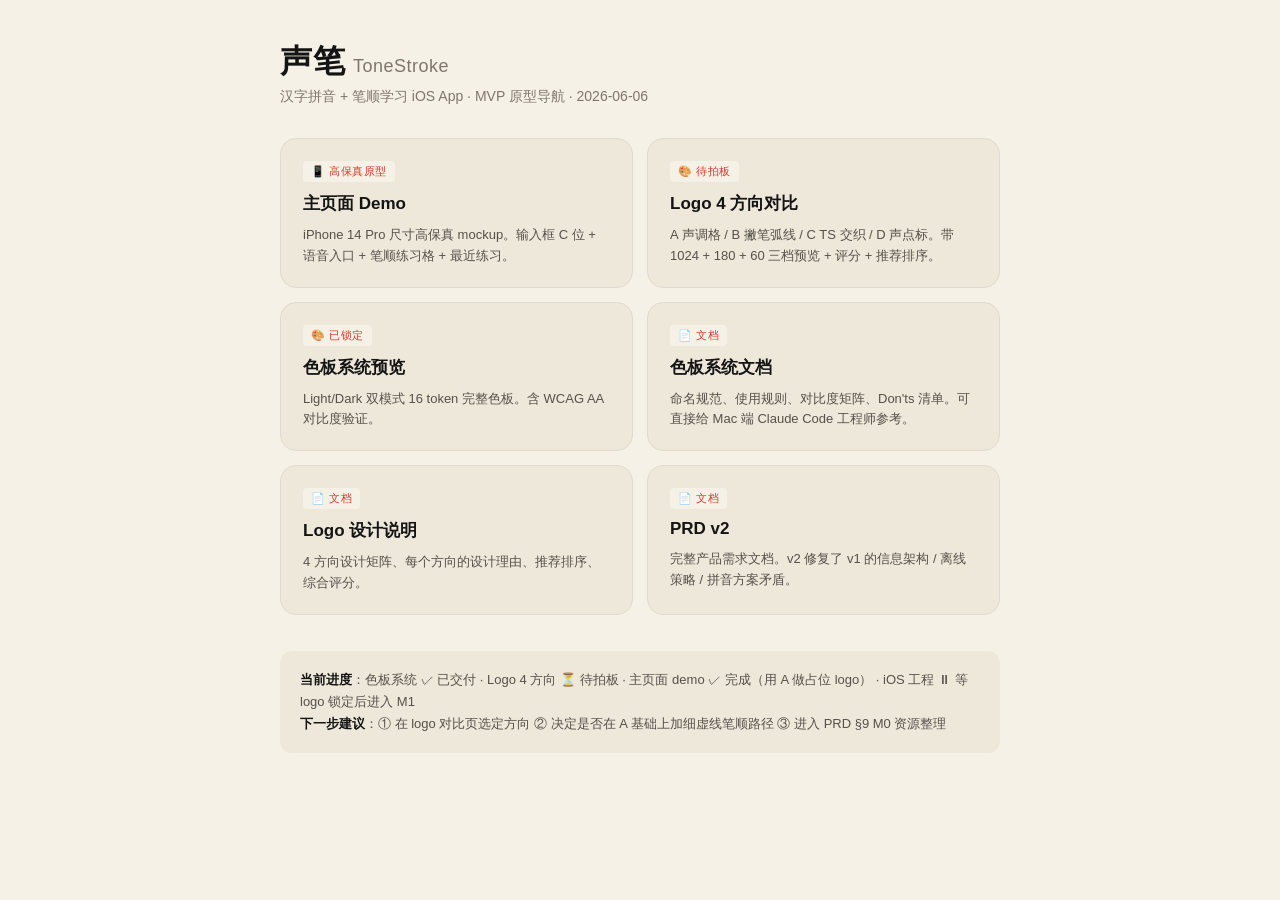
==== prototype/index.html @ 11f42c02 "init: 声笔 ToneStroke iOS MVP - PRD v2 + ASR 调研 + 色板系统 + 4 logo 方向 + 主页面原型" ====
<!DOCTYPE html>
<html lang="zh-CN">
<head>
<meta charset="UTF-8">
<meta name="viewport" content="width=device-width, initial-scale=1.0">
<title>声笔 ToneStroke · 原型导航</title>
<link rel="stylesheet" href="assets/css/tokens.css">
<style>
  body {
    font-family: -apple-system, BlinkMacSystemFont, "PingFang SC", "Noto Sans SC", sans-serif;
    background: var(--bg-primary);
    color: var(--ink-primary);
    margin: 0;
    padding: 40px 20px;
    min-height: 100vh;
    box-sizing: border-box;
  }
  .wrap { max-width: 720px; margin: 0 auto; }
  header { margin-bottom: 32px; }
  h1 { font-size: 32px; margin: 0 0 4px; font-weight: 600; letter-spacing: 0.5px; }
  h1 .en { color: var(--ink-tertiary); font-size: 18px; font-weight: 400; margin-left: 8px; }
  .subtitle { color: var(--ink-tertiary); font-size: 14px; }
  .nav-grid {
    display: grid;
    grid-template-columns: 1fr;
    gap: 14px;
    margin-top: 24px;
  }
  @media (min-width: 600px) {
    .nav-grid { grid-template-columns: repeat(2, 1fr); }
  }
  .nav-card {
    background: var(--bg-secondary);
    border-radius: 16px;
    padding: 22px 22px 20px;
    text-decoration: none;
    color: inherit;
    transition: transform 0.15s, box-shadow 0.15s;
    border: 1px solid var(--stroke-divider);
    display: flex;
    flex-direction: column;
    gap: 6px;
  }
  .nav-card:hover {
    transform: translateY(-2px);
    box-shadow: var(--shadow-card);
    border-color: var(--accent-primary);
  }
  .nav-card .tag {
    display: inline-block;
    font-size: 11px;
    color: var(--accent-primary);
    background: var(--bg-primary);
    padding: 3px 8px;
    border-radius: 4px;
    align-self: flex-start;
    font-weight: 500;
    letter-spacing: 0.5px;
    margin-bottom: 4px;
  }
  .nav-card h3 {
    margin: 0 0 4px;
    font-size: 17px;
    font-weight: 600;
  }
  .nav-card p {
    margin: 0;
    color: var(--ink-secondary);
    font-size: 13px;
    line-height: 1.6;
  }
  .meta {
    margin-top: 36px;
    padding: 18px 20px;
    background: var(--bg-secondary);
    border-radius: 12px;
    font-size: 13px;
    color: var(--ink-secondary);
    line-height: 1.7;
  }
  .meta strong { color: var(--ink-primary); }
</style>
</head>
<body>
<div class="wrap">
  <header>
    <h1>声笔<span class="en">ToneStroke</span></h1>
    <div class="subtitle">汉字拼音 + 笔顺学习 iOS App · MVP 原型导航 · 2026-06-06</div>
  </header>

  <div class="nav-grid">
    <a class="nav-card" href="screens/home.html">
      <span class="tag">📱 高保真原型</span>
      <h3>主页面 Demo</h3>
      <p>iPhone 14 Pro 尺寸高保真 mockup。输入框 C 位 + 语音入口 + 笔顺练习格 + 最近练习。</p>
    </a>
    <a class="nav-card" href="screens/logo-compare.html">
      <span class="tag">🎨 待拍板</span>
      <h3>Logo 4 方向对比</h3>
      <p>A 声调格 / B 撇笔弧线 / C TS 交织 / D 声点标。带 1024 + 180 + 60 三档预览 + 评分 + 推荐排序。</p>
    </a>
    <a class="nav-card" href="../tokens/color-preview.html">
      <span class="tag">🎨 已锁定</span>
      <h3>色板系统预览</h3>
      <p>Light/Dark 双模式 16 token 完整色板。含 WCAG AA 对比度验证。</p>
    </a>
    <a class="nav-card" href="../COLOR-SYSTEM.md">
      <span class="tag">📄 文档</span>
      <h3>色板系统文档</h3>
      <p>命名规范、使用规则、对比度矩阵、Don'ts 清单。可直接给 Mac 端 Claude Code 工程师参考。</p>
    </a>
    <a class="nav-card" href="../logos-v2/LOGO-EXPLORATION.md">
      <span class="tag">📄 文档</span>
      <h3>Logo 设计说明</h3>
      <p>4 方向设计矩阵、每个方向的设计理由、推荐排序、综合评分。</p>
    </a>
    <a class="nav-card" href="../PRD.md">
      <span class="tag">📄 文档</span>
      <h3>PRD v2</h3>
      <p>完整产品需求文档。v2 修复了 v1 的信息架构 / 离线策略 / 拼音方案矛盾。</p>
    </a>
  </div>

  <div class="meta">
    <strong>当前进度</strong>：色板系统 ✓ 已交付 · Logo 4 方向 ⏳ 待拍板 · 主页面 demo ✓ 完成（用 A 做占位 logo） · iOS 工程 ⏸ 等 logo 锁定后进入 M1
    <br>
    <strong>下一步建议</strong>：① 在 logo 对比页选定方向 ② 决定是否在 A 基础上加细虚线笔顺路径 ③ 进入 PRD §9 M0 资源整理
  </div>
</div>
</body>
</html>
---- prototype/assets/css/tokens.css ----
/* ============================================================
   声笔 ToneStroke — 色彩令牌 CSS
   CSS Custom Properties for Light & Dark Modes
   
   Usage:
     1. Include this stylesheet
     2. Light mode is default (no data-theme needed)
     3. Dark mode activates via:
        a) @media (prefers-color-scheme: dark)  —  follow system
        b) [data-theme="dark"]                  —  manual toggle
   
   Version: v1.0  |  2026-06-06
   ============================================================ */

/* ---- Root / Light Mode (default) --------------------------- */
:root,
[data-theme="light"] {
  /* Backgrounds */
  --bg-primary:          #F6F1E6;
  --bg-secondary:        #EEE8DA;
  --bg-tertiary:         #E5DDCB;

  /* Ink (text) */
  --ink-primary:         #141414;
  --ink-secondary:       #55504B;
  --ink-tertiary:        #7E766D;

  /* Accent (actions, tones, current stroke) */
  --accent-primary:      #D93A2E;
  --accent-hover:        #C43328;
  --accent-pressed:      #AD2C22;

  /* Strokes & dividers */
  --stroke-grid:         #C8C0B6;
  --stroke-grid-accent:  #D93A2E;
  --stroke-divider:      #E0DAD0;

  /* States (practice feedback) */
  --state-success:       #588157;
  --state-warning:       #A86532;
  --state-error:         #C62828;

  /* Shadows */
  --shadow-card:         0 2px 8px rgba(20, 20, 20, 0.08);
  --shadow-modal:        0 8px 32px rgba(20, 20, 20, 0.16);
}

/* ---- Dark Mode — follow system preference ------------------ */
@media (prefers-color-scheme: dark) {
  :root {
    /* Backgrounds */
    --bg-primary:          #1A1A1A;
    --bg-secondary:        #242424;
    --bg-tertiary:         #2C2C2C;

    /* Ink (text) */
    --ink-primary:         #F6F1E6;
    --ink-secondary:       #C8C0B6;
    --ink-tertiary:        #8A8278;

    /* Accent (朱砂红 unchanged in dark mode) */
    --accent-primary:      #D93A2E;
    --accent-hover:        #E54A3E;  /* lighter on dark bg */
    --accent-pressed:      #BF2E22;

    /* Strokes & dividers */
    --stroke-grid:         #5C5550;
    --stroke-grid-accent:  #D93A2E;
    --stroke-divider:      #3A3530;

    /* States */
    --state-success:       #6AAF6A;
    --state-warning:       #E0A060;
    --state-error:         #EF5350;

    /* Shadows */
    --shadow-card:         0 2px 8px rgba(0, 0, 0, 0.40);
    --shadow-modal:        0 8px 32px rgba(0, 0, 0, 0.60);
  }
}

/* ---- Dark Mode — manual toggle via data-theme -------------- */
[data-theme="dark"] {
  /* Backgrounds */
  --bg-primary:          #1A1A1A;
  --bg-secondary:        #242424;
  --bg-tertiary:         #2C2C2C;

  /* Ink (text) */
  --ink-primary:         #F6F1E6;
  --ink-secondary:       #C8C0B6;
  --ink-tertiary:        #8A8278;

  /* Accent */
  --accent-primary:      #D93A2E;
  --accent-hover:        #E54A3E;
  --accent-pressed:      #BF2E22;

  /* Strokes & dividers */
  --stroke-grid:         #5C5550;
  --stroke-grid-accent:  #D93A2E;
  --stroke-divider:      #3A3530;

  /* States */
  --state-success:       #6AAF6A;
  --state-warning:       #E0A060;
  --state-error:         #EF5350;

  /* Shadows */
  --shadow-card:         0 2px 8px rgba(0, 0, 0, 0.40);
  --shadow-modal:        0 8px 32px rgba(0, 0, 0, 0.60);
}

/* ---- Utility classes for rapid prototyping ----------------- */
.bg-primary   { background: var(--bg-primary); }
.bg-secondary { background: var(--bg-secondary); }
.bg-tertiary  { background: var(--bg-tertiary); }

.ink-primary   { color: var(--ink-primary); }
.ink-secondary { color: var(--ink-secondary); }
.ink-tertiary  { color: var(--ink-tertiary); }

.accent-primary { color: var(--accent-primary); }
.state-success  { color: var(--state-success); }
.state-warning  { color: var(--state-warning); }
.state-error    { color: var(--state-error); }
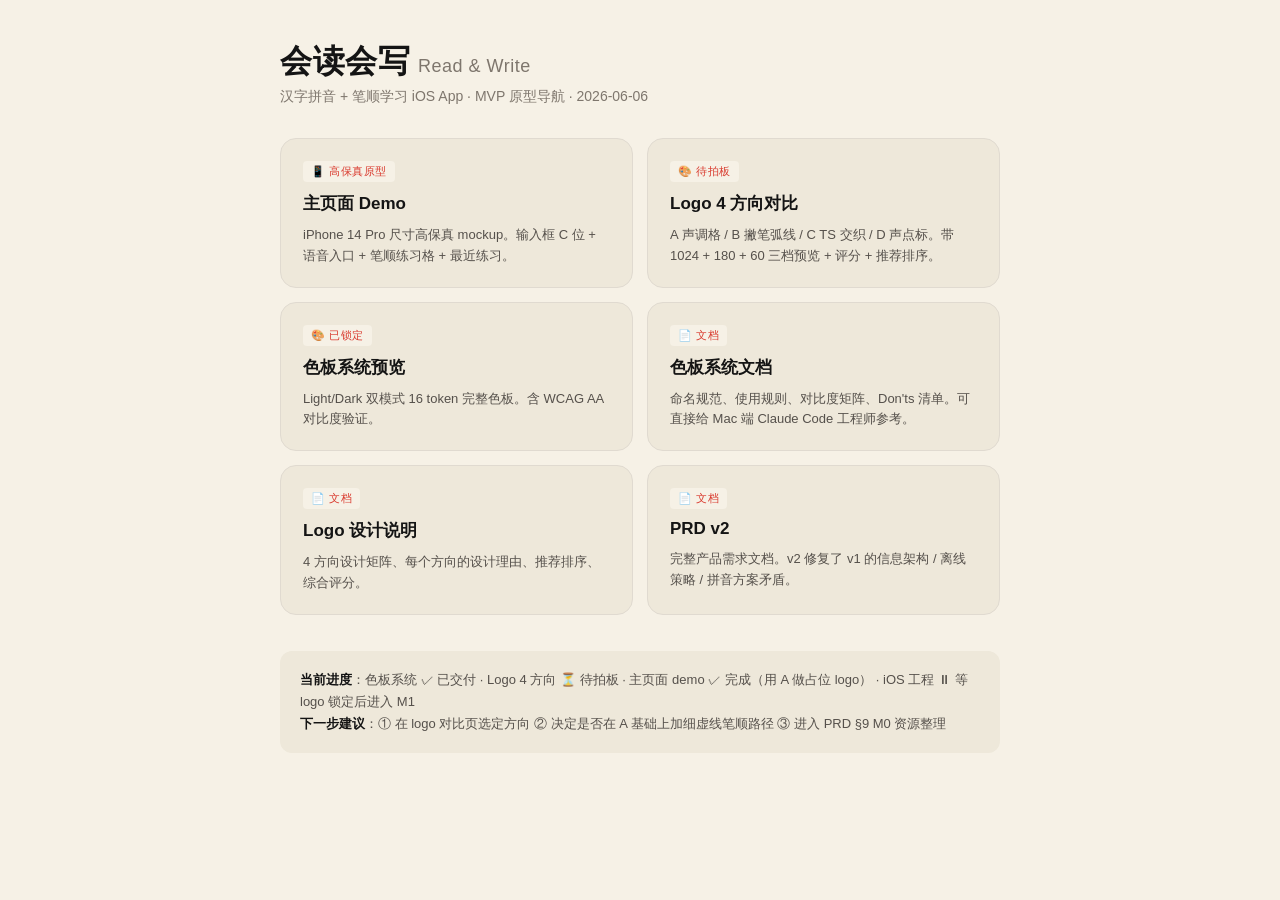
==== commit 796da572: "rebrand: 声笔 ToneStroke → 会读会写 Read & Write - 用户拍板新品牌：从核心功能「查 + 写」反推 - 新增 BRAND-DECISION.md 记录推理过程与 A" ====
--- a/prototype/index.html
+++ b/prototype/index.html
@@ -3,7 +3,7 @@
 <head>
 <meta charset="UTF-8">
 <meta name="viewport" content="width=device-width, initial-scale=1.0">
-<title>声笔 ToneStroke · 原型导航</title>
+<title>会读会写 · 原型导航</title>
 <link rel="stylesheet" href="assets/css/tokens.css">
 <style>
   body {
@@ -84,7 +84,7 @@
 <body>
 <div class="wrap">
   <header>
-    <h1>声笔<span class="en">ToneStroke</span></h1>
+    <h1>会读会写<span class="en">Read &amp; Write</span></h1>
     <div class="subtitle">汉字拼音 + 笔顺学习 iOS App · MVP 原型导航 · 2026-06-06</div>
   </header>
 
--- a/prototype/assets/css/tokens.css
+++ b/prototype/assets/css/tokens.css
@@ -1,5 +1,5 @@
 /* ============================================================
-   声笔 ToneStroke — 色彩令牌 CSS
+   会读会写 Read & Write — 色彩令牌 CSS
    CSS Custom Properties for Light & Dark Modes
    
    Usage:
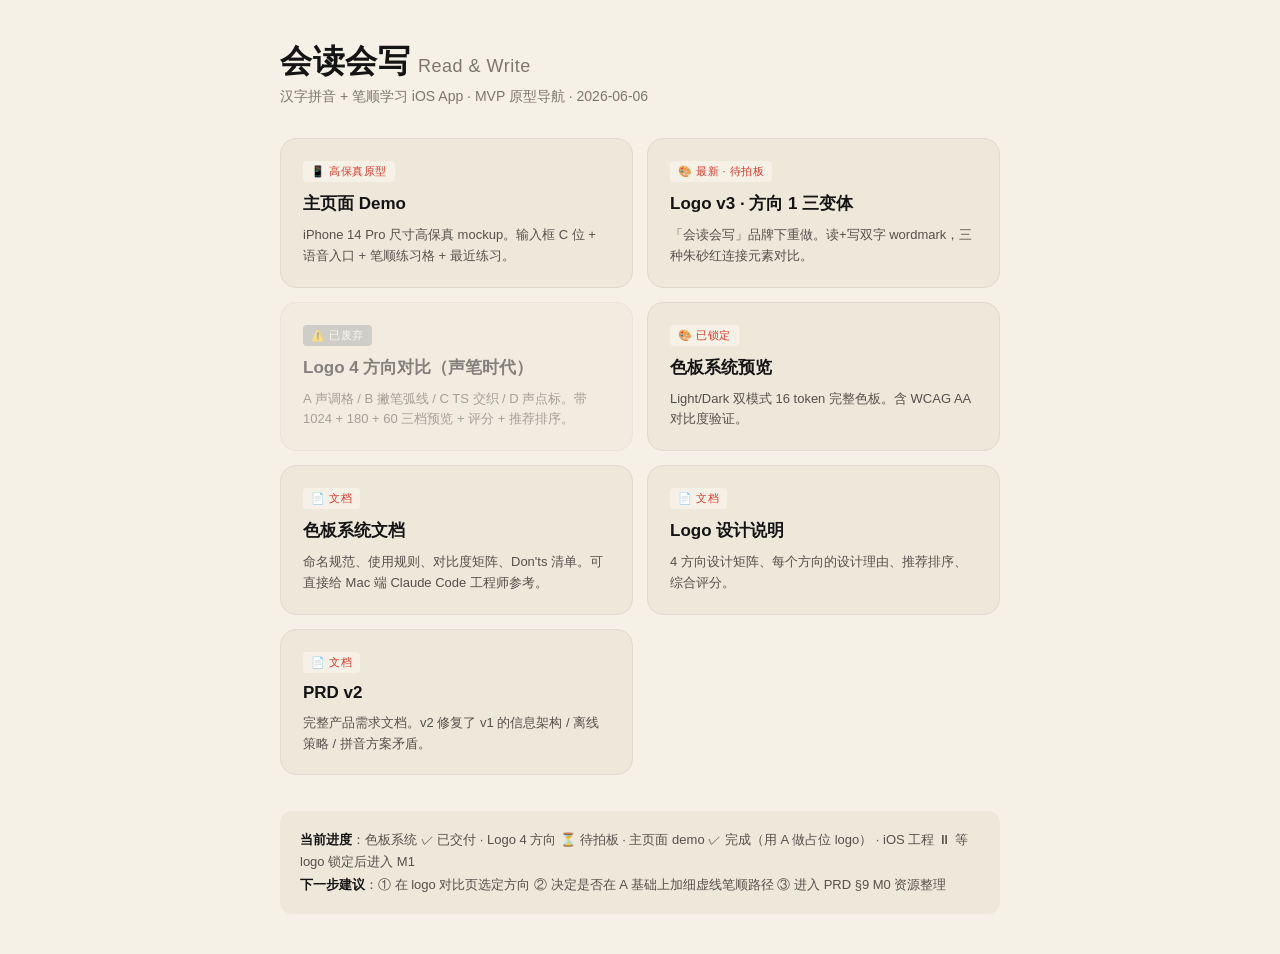
==== commit 0c9766e9: "logo v3: 「会读会写」方向 1 三变体（读+写 wordmark + 朱砂红连接器三选一） - 字体修复：Linux Chrome headless 用裸 serif 关键字才能拿到宋体 - " ====
--- a/prototype/index.html
+++ b/prototype/index.html
@@ -94,9 +94,14 @@
       <h3>主页面 Demo</h3>
       <p>iPhone 14 Pro 尺寸高保真 mockup。输入框 C 位 + 语音入口 + 笔顺练习格 + 最近练习。</p>
     </a>
-    <a class="nav-card" href="screens/logo-compare.html">
-      <span class="tag">🎨 待拍板</span>
-      <h3>Logo 4 方向对比</h3>
+        <a class="nav-card" href="screens/logo-v3.html">
+      <span class="tag">🎨 最新 · 待拍板</span>
+      <h3>Logo v3 · 方向 1 三变体</h3>
+      <p>「会读会写」品牌下重做。读+写双字 wordmark，三种朱砂红连接元素对比。</p>
+    </a>
+    <a class="nav-card" href="screens/logo-compare.html" style="opacity:0.5">
+      <span class="tag" style="background:#aaa;color:#fff">⚠️ 已废弃</span>
+      <h3>Logo 4 方向对比（声笔时代）</h3>
       <p>A 声调格 / B 撇笔弧线 / C TS 交织 / D 声点标。带 1024 + 180 + 60 三档预览 + 评分 + 推荐排序。</p>
     </a>
     <a class="nav-card" href="../tokens/color-preview.html">
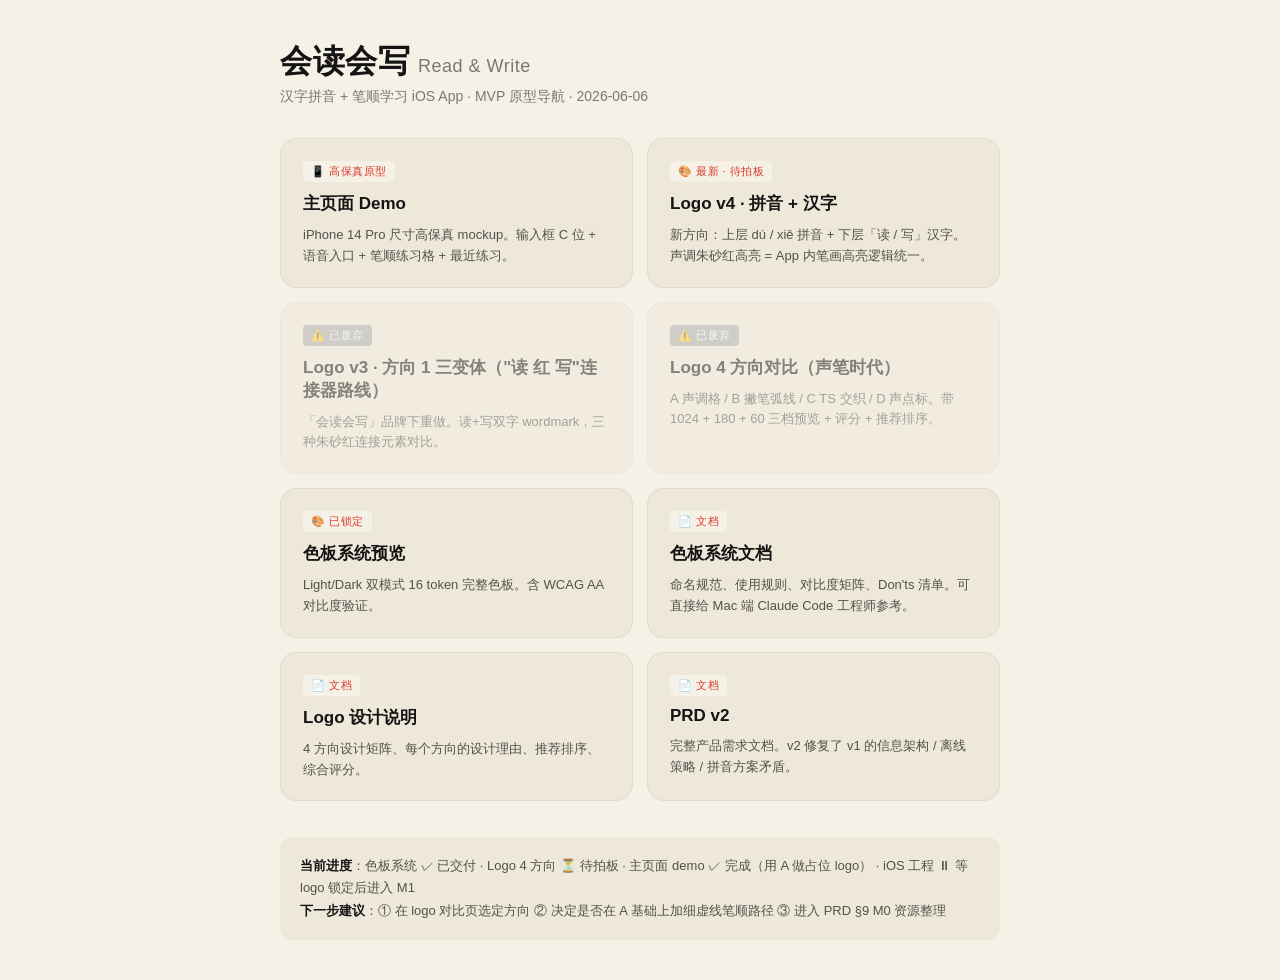
==== commit 8d79e9cc: "logo v4: 拼音+汉字上下结构 (用户新方向) - 上层拼音 dú/xiě（墨黑字母 + 朱砂红声调） - 下层汉字 读/写（衬线宋体） - 朱砂红只标声调=功能色逻辑统一 - 去米字格，保留圆" ====
--- a/prototype/index.html
+++ b/prototype/index.html
@@ -94,9 +94,14 @@
       <h3>主页面 Demo</h3>
       <p>iPhone 14 Pro 尺寸高保真 mockup。输入框 C 位 + 语音入口 + 笔顺练习格 + 最近练习。</p>
     </a>
-        <a class="nav-card" href="screens/logo-v3.html">
+            <a class="nav-card" href="screens/logo-v4.html">
       <span class="tag">🎨 最新 · 待拍板</span>
-      <h3>Logo v3 · 方向 1 三变体</h3>
+      <h3>Logo v4 · 拼音 + 汉字</h3>
+      <p>新方向：上层 dú / xiě 拼音 + 下层「读 / 写」汉字。声调朱砂红高亮 = App 内笔画高亮逻辑统一。</p>
+    </a>
+    <a class="nav-card" href="screens/logo-v3.html" style="opacity:0.5">
+      <span class="tag" style="background:#aaa;color:#fff">⚠️ 已废弃</span>
+      <h3>Logo v3 · 方向 1 三变体（"读 红 写"连接器路线）</h3>
       <p>「会读会写」品牌下重做。读+写双字 wordmark，三种朱砂红连接元素对比。</p>
     </a>
     <a class="nav-card" href="screens/logo-compare.html" style="opacity:0.5">
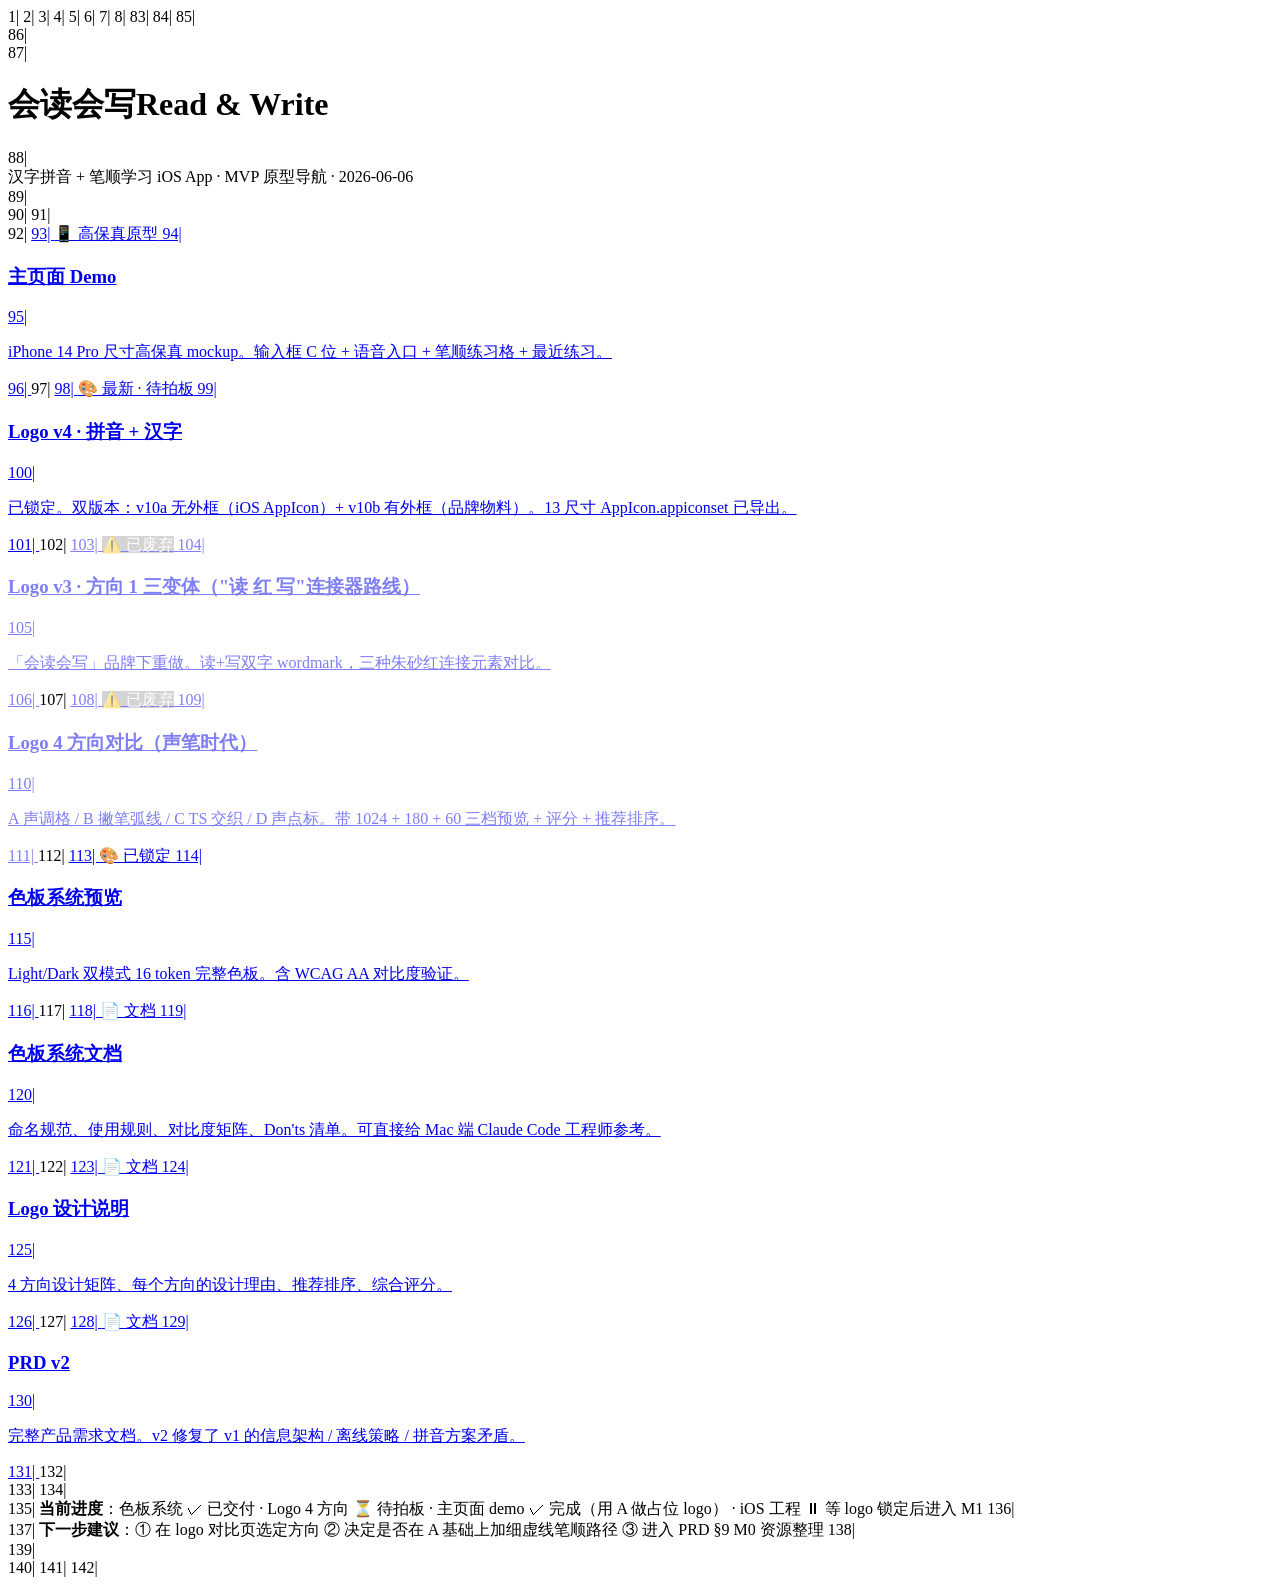
==== commit 6054211c: "🔒 logo 锁定：会读会写 v10a + v10b 双版本 - AppIcon.appiconset/ 13 尺寸 + Contents.json (Mac 端直接拖入 Xcode) - logo." ====
--- a/prototype/index.html
+++ b/prototype/index.html
@@ -1,141 +1,142 @@
-<!DOCTYPE html>
-<html lang="zh-CN">
-<head>
-<meta charset="UTF-8">
-<meta name="viewport" content="width=device-width, initial-scale=1.0">
-<title>会读会写 · 原型导航</title>
-<link rel="stylesheet" href="assets/css/tokens.css">
-<style>
-  body {
-    font-family: -apple-system, BlinkMacSystemFont, "PingFang SC", "Noto Sans SC", sans-serif;
-    background: var(--bg-primary);
-    color: var(--ink-primary);
-    margin: 0;
-    padding: 40px 20px;
-    min-height: 100vh;
-    box-sizing: border-box;
-  }
-  .wrap { max-width: 720px; margin: 0 auto; }
-  header { margin-bottom: 32px; }
-  h1 { font-size: 32px; margin: 0 0 4px; font-weight: 600; letter-spacing: 0.5px; }
-  h1 .en { color: var(--ink-tertiary); font-size: 18px; font-weight: 400; margin-left: 8px; }
-  .subtitle { color: var(--ink-tertiary); font-size: 14px; }
-  .nav-grid {
-    display: grid;
-    grid-template-columns: 1fr;
-    gap: 14px;
-    margin-top: 24px;
-  }
-  @media (min-width: 600px) {
-    .nav-grid { grid-template-columns: repeat(2, 1fr); }
-  }
-  .nav-card {
-    background: var(--bg-secondary);
-    border-radius: 16px;
-    padding: 22px 22px 20px;
-    text-decoration: none;
-    color: inherit;
-    transition: transform 0.15s, box-shadow 0.15s;
-    border: 1px solid var(--stroke-divider);
-    display: flex;
-    flex-direction: column;
-    gap: 6px;
-  }
-  .nav-card:hover {
-    transform: translateY(-2px);
-    box-shadow: var(--shadow-card);
-    border-color: var(--accent-primary);
-  }
-  .nav-card .tag {
-    display: inline-block;
-    font-size: 11px;
-    color: var(--accent-primary);
-    background: var(--bg-primary);
-    padding: 3px 8px;
-    border-radius: 4px;
-    align-self: flex-start;
-    font-weight: 500;
-    letter-spacing: 0.5px;
-    margin-bottom: 4px;
-  }
-  .nav-card h3 {
-    margin: 0 0 4px;
-    font-size: 17px;
-    font-weight: 600;
-  }
-  .nav-card p {
-    margin: 0;
-    color: var(--ink-secondary);
-    font-size: 13px;
-    line-height: 1.6;
-  }
-  .meta {
-    margin-top: 36px;
-    padding: 18px 20px;
-    background: var(--bg-secondary);
-    border-radius: 12px;
-    font-size: 13px;
-    color: var(--ink-secondary);
-    line-height: 1.7;
-  }
-  .meta strong { color: var(--ink-primary); }
-</style>
-</head>
-<body>
-<div class="wrap">
-  <header>
-    <h1>会读会写<span class="en">Read &amp; Write</span></h1>
-    <div class="subtitle">汉字拼音 + 笔顺学习 iOS App · MVP 原型导航 · 2026-06-06</div>
-  </header>
-
-  <div class="nav-grid">
-    <a class="nav-card" href="screens/home.html">
-      <span class="tag">📱 高保真原型</span>
-      <h3>主页面 Demo</h3>
-      <p>iPhone 14 Pro 尺寸高保真 mockup。输入框 C 位 + 语音入口 + 笔顺练习格 + 最近练习。</p>
-    </a>
-            <a class="nav-card" href="screens/logo-v4.html">
-      <span class="tag">🎨 最新 · 待拍板</span>
-      <h3>Logo v4 · 拼音 + 汉字</h3>
-      <p>新方向：上层 dú / xiě 拼音 + 下层「读 / 写」汉字。声调朱砂红高亮 = App 内笔画高亮逻辑统一。</p>
-    </a>
-    <a class="nav-card" href="screens/logo-v3.html" style="opacity:0.5">
-      <span class="tag" style="background:#aaa;color:#fff">⚠️ 已废弃</span>
-      <h3>Logo v3 · 方向 1 三变体（"读 红 写"连接器路线）</h3>
-      <p>「会读会写」品牌下重做。读+写双字 wordmark，三种朱砂红连接元素对比。</p>
-    </a>
-    <a class="nav-card" href="screens/logo-compare.html" style="opacity:0.5">
-      <span class="tag" style="background:#aaa;color:#fff">⚠️ 已废弃</span>
-      <h3>Logo 4 方向对比（声笔时代）</h3>
-      <p>A 声调格 / B 撇笔弧线 / C TS 交织 / D 声点标。带 1024 + 180 + 60 三档预览 + 评分 + 推荐排序。</p>
-    </a>
-    <a class="nav-card" href="../tokens/color-preview.html">
-      <span class="tag">🎨 已锁定</span>
-      <h3>色板系统预览</h3>
-      <p>Light/Dark 双模式 16 token 完整色板。含 WCAG AA 对比度验证。</p>
-    </a>
-    <a class="nav-card" href="../COLOR-SYSTEM.md">
-      <span class="tag">📄 文档</span>
-      <h3>色板系统文档</h3>
-      <p>命名规范、使用规则、对比度矩阵、Don'ts 清单。可直接给 Mac 端 Claude Code 工程师参考。</p>
-    </a>
-    <a class="nav-card" href="../logos-v2/LOGO-EXPLORATION.md">
-      <span class="tag">📄 文档</span>
-      <h3>Logo 设计说明</h3>
-      <p>4 方向设计矩阵、每个方向的设计理由、推荐排序、综合评分。</p>
-    </a>
-    <a class="nav-card" href="../PRD.md">
-      <span class="tag">📄 文档</span>
-      <h3>PRD v2</h3>
-      <p>完整产品需求文档。v2 修复了 v1 的信息架构 / 离线策略 / 拼音方案矛盾。</p>
-    </a>
-  </div>
-
-  <div class="meta">
-    <strong>当前进度</strong>：色板系统 ✓ 已交付 · Logo 4 方向 ⏳ 待拍板 · 主页面 demo ✓ 完成（用 A 做占位 logo） · iOS 工程 ⏸ 等 logo 锁定后进入 M1
-    <br>
-    <strong>下一步建议</strong>：① 在 logo 对比页选定方向 ② 决定是否在 A 基础上加细虚线笔顺路径 ③ 进入 PRD §9 M0 资源整理
-  </div>
-</div>
-</body>
-</html>
+1|<!DOCTYPE html>
+2|<html lang="zh-CN">
+3|<head>
+4|<meta charset="UTF-8">
+5|<meta name="viewport" content="width=device-width, initial-scale=1.0">
+6|<title>会读会写 · 原型导航</title>
+7|<link rel="stylesheet" href="assets/css/tokens.css">
+8|<style>
+9|  body {
+10|    font-family: -apple-system, BlinkMacSystemFont, "PingFang SC", "Noto Sans SC", sans-serif;
+11|    background: var(--bg-primary);
+12|    color: var(--ink-primary);
+13|    margin: 0;
+14|    padding: 40px 20px;
+15|    min-height: 100vh;
+16|    box-sizing: border-box;
+17|  }
+18|  .wrap { max-width: 720px; margin: 0 auto; }
+19|  header { margin-bottom: 32px; }
+20|  h1 { font-size: 32px; margin: 0 0 4px; font-weight: 600; letter-spacing: 0.5px; }
+21|  h1 .en { color: var(--ink-tertiary); font-size: 18px; font-weight: 400; margin-left: 8px; }
+22|  .subtitle { color: var(--ink-tertiary); font-size: 14px; }
+23|  .nav-grid {
+24|    display: grid;
+25|    grid-template-columns: 1fr;
+26|    gap: 14px;
+27|    margin-top: 24px;
+28|  }
+29|  @media (min-width: 600px) {
+30|    .nav-grid { grid-template-columns: repeat(2, 1fr); }
+31|  }
+32|  .nav-card {
+33|    background: var(--bg-secondary);
+34|    border-radius: 16px;
+35|    padding: 22px 22px 20px;
+36|    text-decoration: none;
+37|    color: inherit;
+38|    transition: transform 0.15s, box-shadow 0.15s;
+39|    border: 1px solid var(--stroke-divider);
+40|    display: flex;
+41|    flex-direction: column;
+42|    gap: 6px;
+43|  }
+44|  .nav-card:hover {
+45|    transform: translateY(-2px);
+46|    box-shadow: var(--shadow-card);
+47|    border-color: var(--accent-primary);
+48|  }
+49|  .nav-card .tag {
+50|    display: inline-block;
+51|    font-size: 11px;
+52|    color: var(--accent-primary);
+53|    background: var(--bg-primary);
+54|    padding: 3px 8px;
+55|    border-radius: 4px;
+56|    align-self: flex-start;
+57|    font-weight: 500;
+58|    letter-spacing: 0.5px;
+59|    margin-bottom: 4px;
+60|  }
+61|  .nav-card h3 {
+62|    margin: 0 0 4px;
+63|    font-size: 17px;
+64|    font-weight: 600;
+65|  }
+66|  .nav-card p {
+67|    margin: 0;
+68|    color: var(--ink-secondary);
+69|    font-size: 13px;
+70|    line-height: 1.6;
+71|  }
+72|  .meta {
+73|    margin-top: 36px;
+74|    padding: 18px 20px;
+75|    background: var(--bg-secondary);
+76|    border-radius: 12px;
+77|    font-size: 13px;
+78|    color: var(--ink-secondary);
+79|    line-height: 1.7;
+80|  }
+81|  .meta strong { color: var(--ink-primary); }
+82|</style>
+83|</head>
+84|<body>
+85|<div class="wrap">
+86|  <header>
+87|    <h1>会读会写<span class="en">Read &amp; Write</span></h1>
+88|    <div class="subtitle">汉字拼音 + 笔顺学习 iOS App · MVP 原型导航 · 2026-06-06</div>
+89|  </header>
+90|
+91|  <div class="nav-grid">
+92|    <a class="nav-card" href="screens/home.html">
+93|      <span class="tag">📱 高保真原型</span>
+94|      <h3>主页面 Demo</h3>
+95|      <p>iPhone 14 Pro 尺寸高保真 mockup。输入框 C 位 + 语音入口 + 笔顺练习格 + 最近练习。</p>
+96|    </a>
+97|            <a class="nav-card" href="screens/logo-v4.html">
+98|      <span class="tag">🎨 最新 · 待拍板</span>
+99|      <h3>Logo v4 · 拼音 + 汉字</h3>
+100|      <p>已锁定。双版本：v10a 无外框（iOS AppIcon）+ v10b 有外框（品牌物料）。13 尺寸 AppIcon.appiconset 已导出。</p>
+101|    </a>
+102|    <a class="nav-card" href="screens/logo-v3.html" style="opacity:0.5">
+103|      <span class="tag" style="background:#aaa;color:#fff">⚠️ 已废弃</span>
+104|      <h3>Logo v3 · 方向 1 三变体（"读 红 写"连接器路线）</h3>
+105|      <p>「会读会写」品牌下重做。读+写双字 wordmark，三种朱砂红连接元素对比。</p>
+106|    </a>
+107|    <a class="nav-card" href="screens/logo-compare.html" style="opacity:0.5">
+108|      <span class="tag" style="background:#aaa;color:#fff">⚠️ 已废弃</span>
+109|      <h3>Logo 4 方向对比（声笔时代）</h3>
+110|      <p>A 声调格 / B 撇笔弧线 / C TS 交织 / D 声点标。带 1024 + 180 + 60 三档预览 + 评分 + 推荐排序。</p>
+111|    </a>
+112|    <a class="nav-card" href="../tokens/color-preview.html">
+113|      <span class="tag">🎨 已锁定</span>
+114|      <h3>色板系统预览</h3>
+115|      <p>Light/Dark 双模式 16 token 完整色板。含 WCAG AA 对比度验证。</p>
+116|    </a>
+117|    <a class="nav-card" href="../COLOR-SYSTEM.md">
+118|      <span class="tag">📄 文档</span>
+119|      <h3>色板系统文档</h3>
+120|      <p>命名规范、使用规则、对比度矩阵、Don'ts 清单。可直接给 Mac 端 Claude Code 工程师参考。</p>
+121|    </a>
+122|    <a class="nav-card" href="../logos-v2/LOGO-EXPLORATION.md">
+123|      <span class="tag">📄 文档</span>
+124|      <h3>Logo 设计说明</h3>
+125|      <p>4 方向设计矩阵、每个方向的设计理由、推荐排序、综合评分。</p>
+126|    </a>
+127|    <a class="nav-card" href="../PRD.md">
+128|      <span class="tag">📄 文档</span>
+129|      <h3>PRD v2</h3>
+130|      <p>完整产品需求文档。v2 修复了 v1 的信息架构 / 离线策略 / 拼音方案矛盾。</p>
+131|    </a>
+132|  </div>
+133|
+134|  <div class="meta">
+135|    <strong>当前进度</strong>：色板系统 ✓ 已交付 · Logo 4 方向 ⏳ 待拍板 · 主页面 demo ✓ 完成（用 A 做占位 logo） · iOS 工程 ⏸ 等 logo 锁定后进入 M1
+136|    <br>
+137|    <strong>下一步建议</strong>：① 在 logo 对比页选定方向 ② 决定是否在 A 基础上加细虚线笔顺路径 ③ 进入 PRD §9 M0 资源整理
+138|  </div>
+139|</div>
+140|</body>
+141|</html>
+142|
